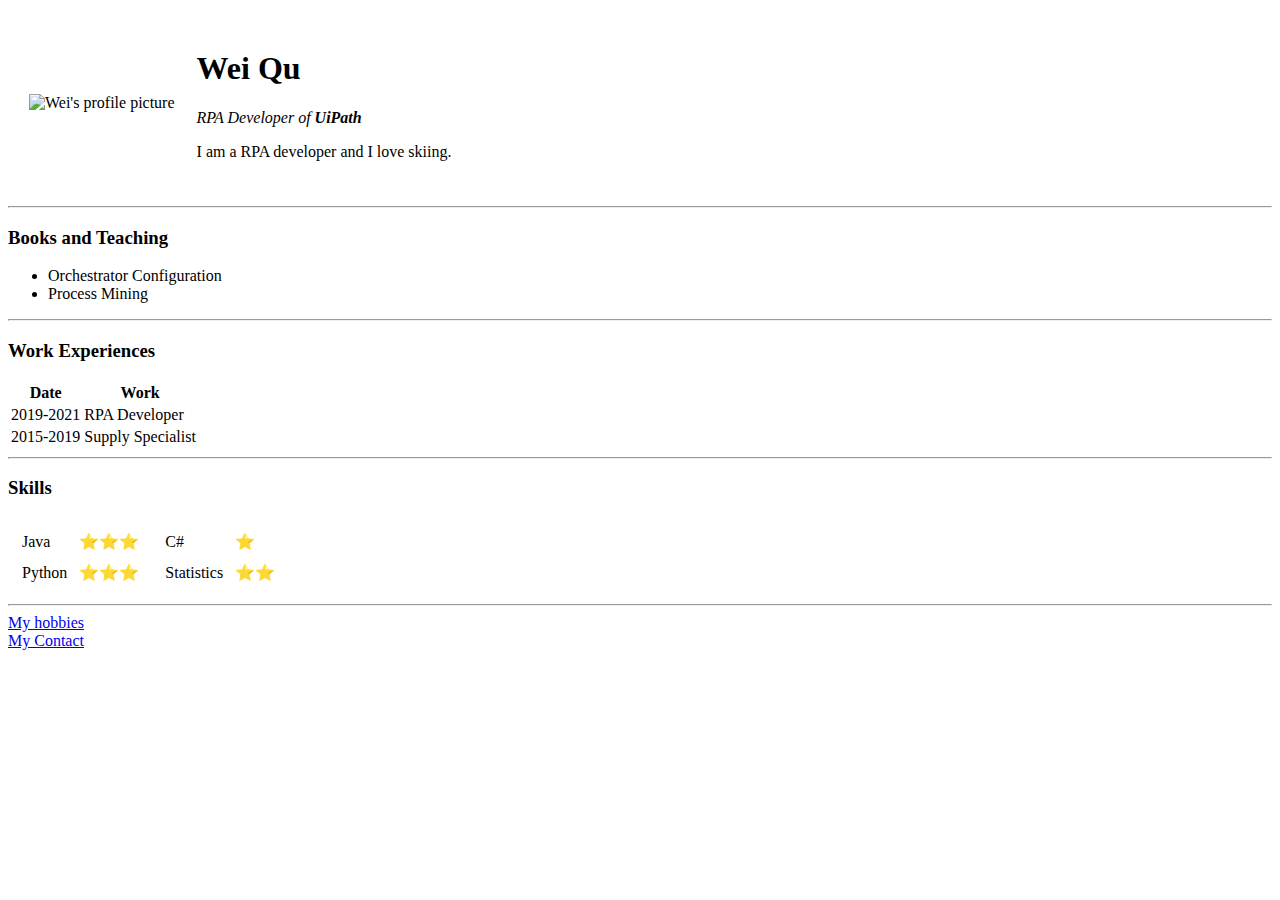
==== index.html @ 3bf08b6f "Add files via upload" ====
<!DOCTYPE html>
<html lang="en" dir="ltr">

<head>
  <meta charset="utf-8">
  <title>Wei's personal site</title>
</head>

<body>
  <table cellspacing="20">
    <tr>
      <td><img src="images/circle-profile.png" alt="Wei's profile picture" height='100px'></td>
      <td>
        <h1>Wei Qu</h1>
        <p><em>RPA Developer of <strong>UiPath</strong></strong></em></p>
        <p>I am a RPA developer and I love skiing.</p>
      </td>
    </tr>
  </table>

  <hr>
  <h3>Books and Teaching</h3>
  <ul>
    <li>Orchestrator Configuration</li>
    <li>Process Mining</li>
  </ul>

  <hr>
  <h3>Work Experiences</h3>
  <table>
    <thead>
      <tr>
        <th>Date</th>
        <th>Work</th>
      </tr>
    </thead>
    <tbody>
      <tr>
        <td>2019-2021</td>
        <td>RPA Developer</td>
      </tr>
      <tr>
        <td>2015-2019</td>
        <td>Supply Specialist</td>
      </tr>
    </tbody>
  </table>

  <hr>
  <h3>Skills</h3>
  <table>
    <tr>
      <td>
        <table cellspacing="10">
          <tr>
            <td>Java</td>
            <td>⭐⭐⭐</td>
          </tr>
          <tr>
            <td>Python</td>
            <td>⭐⭐⭐</td>
          </tr>
        </table>
      </td>
      <td>
        <table cellspacing="10">
          <tr>
            <td>C#</td>
            <td>⭐</td>
          </tr>
          <tr>
            <td>Statistics</td>
            <td>⭐⭐</td>
          </tr>
        </table>
      </td>
    </tr>
  </table>

  <hr>
  <a href="hobbies.html">My hobbies</a>
  <br>
  <a href="my-contact.html">My Contact</a>

</body>


</html>
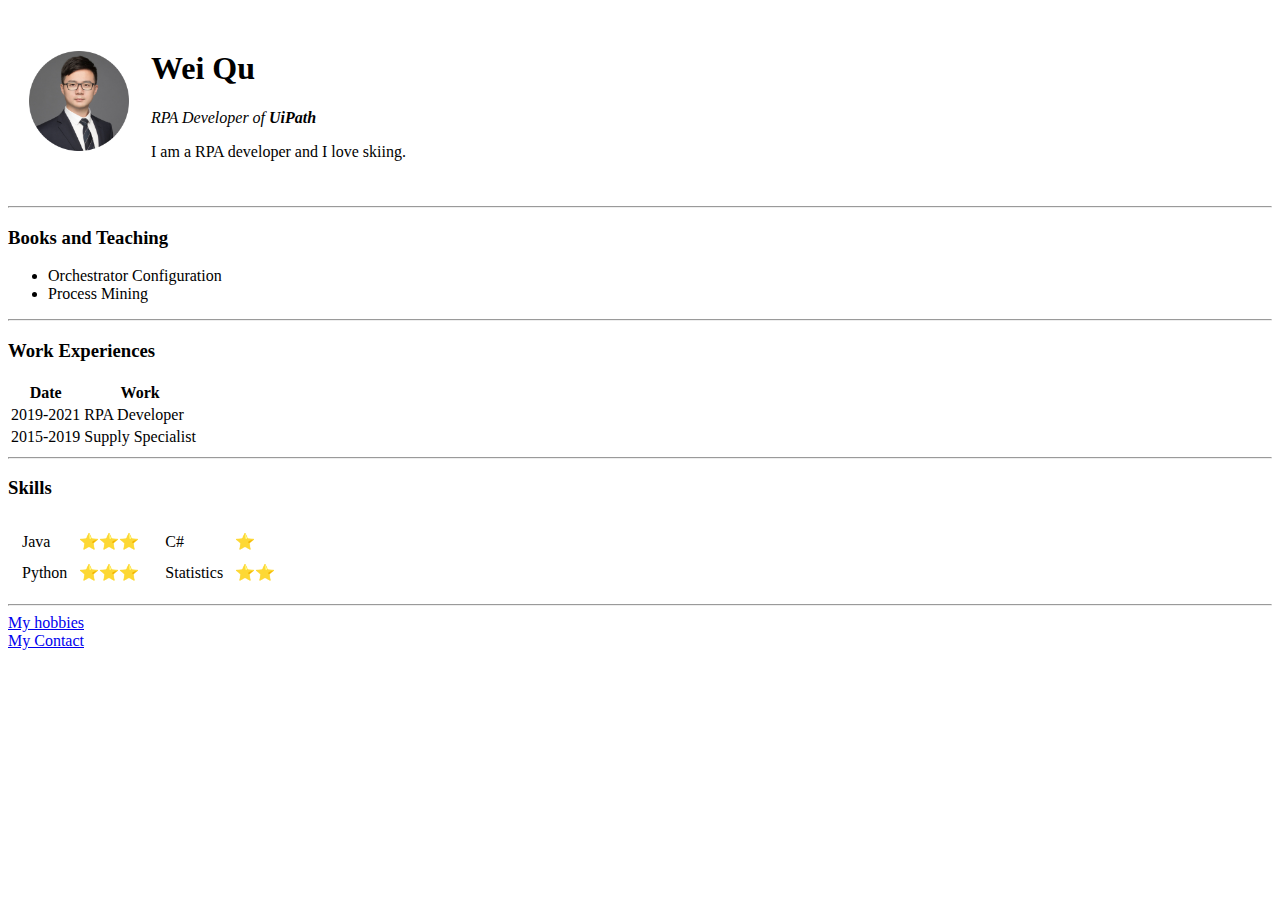
==== commit 2cebc539: "Update index.html, change the path of the profile picture" ====
--- a/index.html
+++ b/index.html
@@ -9,7 +9,7 @@
 <body>
   <table cellspacing="20">
     <tr>
-      <td><img src="images/circle-profile.png" alt="Wei's profile picture" height='100px'></td>
+      <td><img src="circle-profile.png" alt="Wei's profile picture" height='100px'></td>
       <td>
         <h1>Wei Qu</h1>
         <p><em>RPA Developer of <strong>UiPath</strong></strong></em></p>
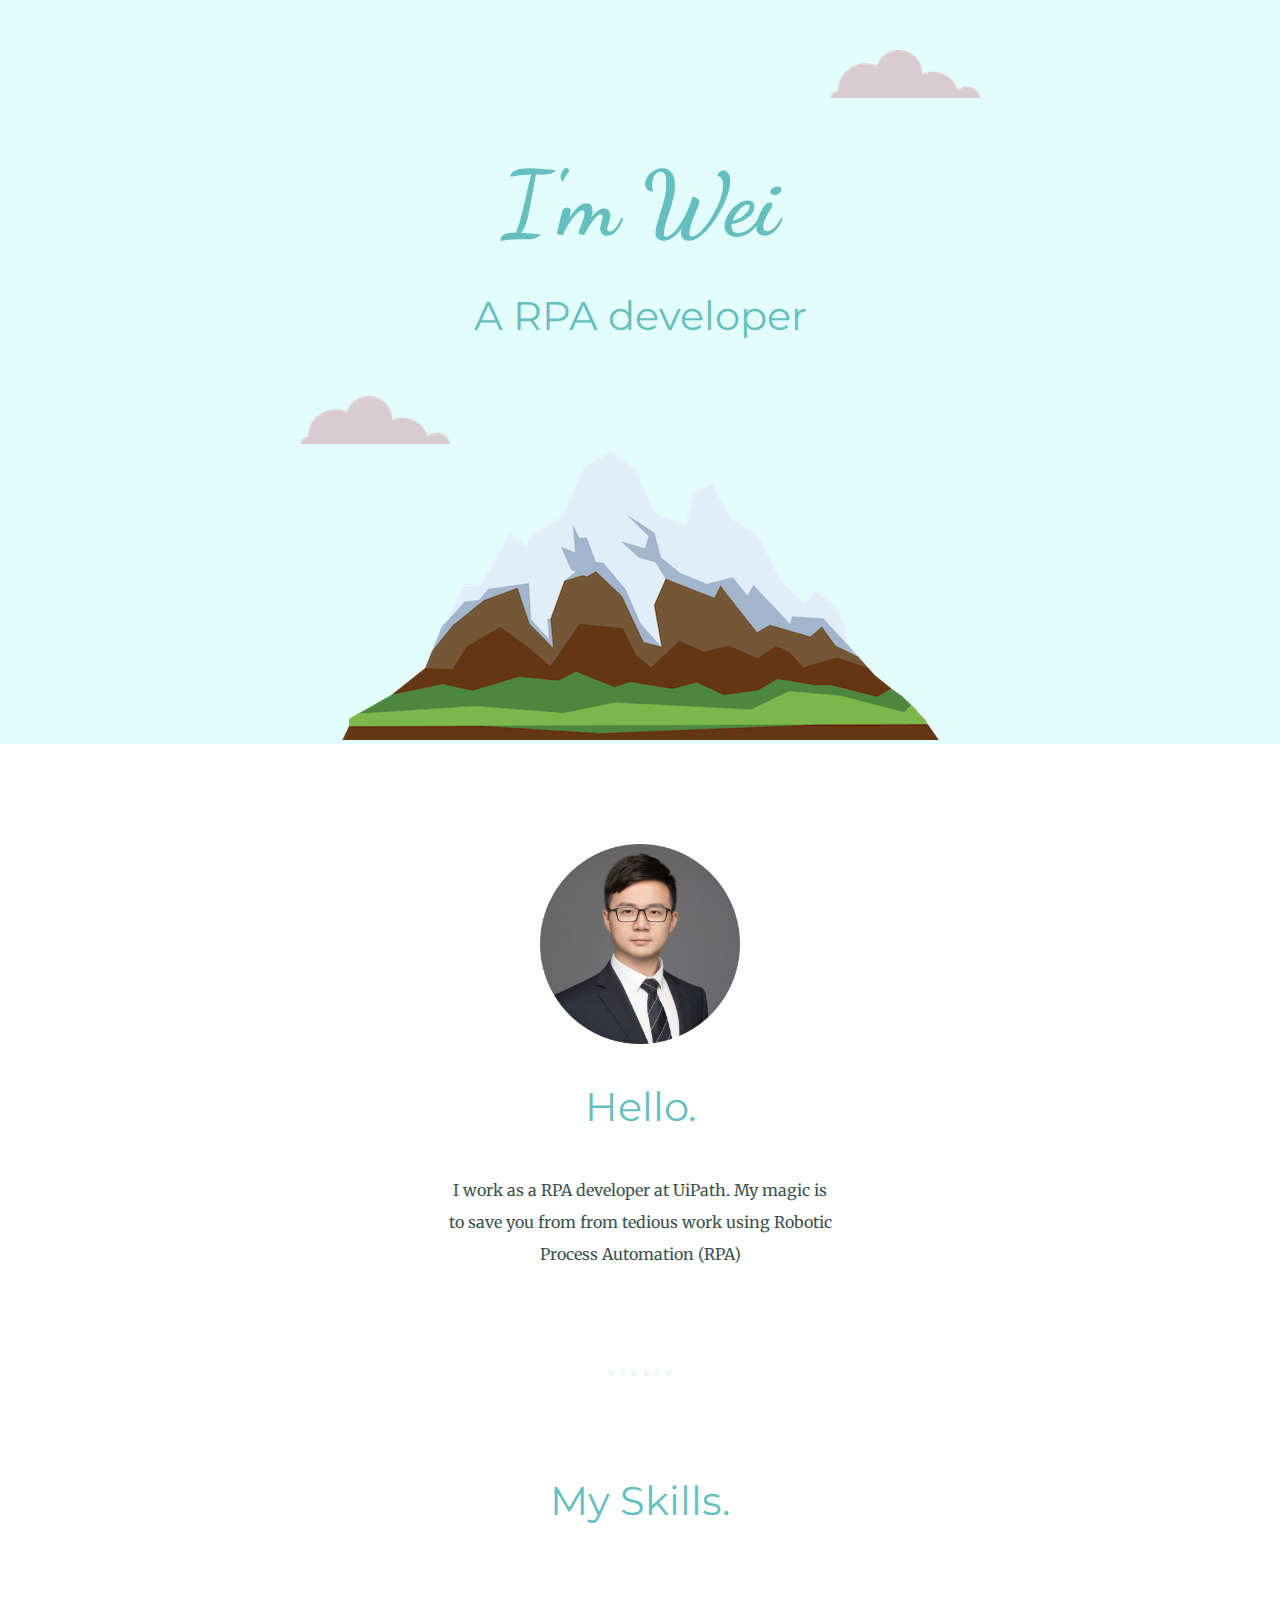
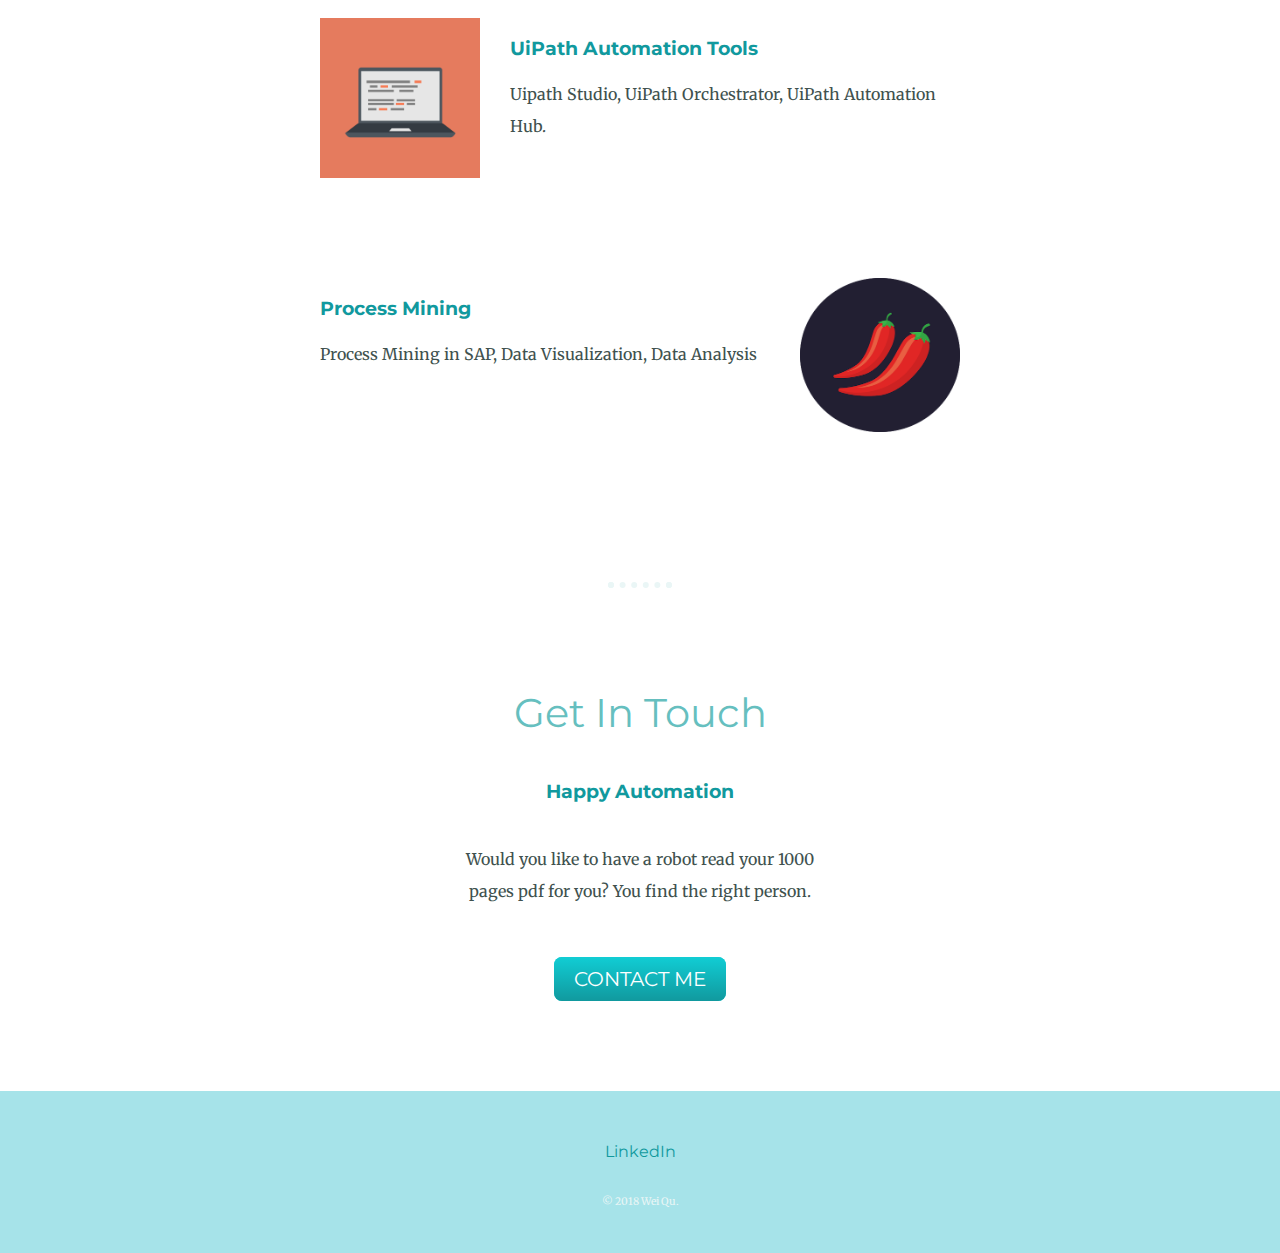
==== commit a47b1f2d: "brand new content for the cv" ====
--- a/index.html
+++ b/index.html
@@ -3,84 +3,61 @@
 
 <head>
   <meta charset="utf-8">
-  <title>Wei's personal site</title>
+  <title>Wei Qu</title>
+  <link rel="stylesheet" href="css/styles.css">
+  <link rel='icon' href="favicon.ico">
+  <link rel="preconnect" href="https://fonts.gstatic.com">
+  <link rel="preconnect" href="https://fonts.gstatic.com">
+  <link href="https://fonts.googleapis.com/css2?family=Dancing+Script&family=Merriweather&family=Montserrat&display=swap" rel="stylesheet">
 </head>
 
 <body>
-  <table cellspacing="20">
-    <tr>
-      <td><img src="circle-profile.png" alt="Wei's profile picture" height='100px'></td>
-      <td>
-        <h1>Wei Qu</h1>
-        <p><em>RPA Developer of <strong>UiPath</strong></strong></em></p>
-        <p>I am a RPA developer and I love skiing.</p>
-      </td>
-    </tr>
-  </table>
+  <div class="top-container">
+    <img class="top-cloud" src="images/cloud.png" alt="cloud-img">
+    <h1>I'm Wei</h1>
+    <h2>A <span class="RPA-em">RPA</span> developer</h2>
+    <img class="bottom-cloud" src="images/cloud.png" alt="cloud-img">
+    <img class="mountain" src="images/mountain.png" alt="mountain-img">
+  </div>
 
-  <hr>
-  <h3>Books and Teaching</h3>
-  <ul>
-    <li>Orchestrator Configuration</li>
-    <li>Process Mining</li>
-  </ul>
+  <div class="middle-container">
+    <div class="profile">
+      <img style="width:200px;height:200px" src="images/circle-profile.png" alt="profile-img">
+      <h2>Hello.</h2>
+      <p class="intro">I work as a RPA developer at UiPath. My magic is to save you from from tedious work using Robotic Process Automation (RPA)</p>
+    </div>
+    <hr>
+    <div class="skills">
+      <h2>My Skills.</h2>
 
-  <hr>
-  <h3>Work Experiences</h3>
-  <table>
-    <thead>
-      <tr>
-        <th>Date</th>
-        <th>Work</th>
-      </tr>
-    </thead>
-    <tbody>
-      <tr>
-        <td>2019-2021</td>
-        <td>RPA Developer</td>
-      </tr>
-      <tr>
-        <td>2015-2019</td>
-        <td>Supply Specialist</td>
-      </tr>
-    </tbody>
-  </table>
+      <div class="skill-row">
+        <img class="computer-img" src="images/computer.png" alt="skill-img">
+        <h3>UiPath Automation Tools</h3>
+        <p>Uipath Studio, UiPath Orchestrator, UiPath Automation Hub.</p>
+      </div>
 
-  <hr>
-  <h3>Skills</h3>
-  <table>
-    <tr>
-      <td>
-        <table cellspacing="10">
-          <tr>
-            <td>Java</td>
-            <td>⭐⭐⭐</td>
-          </tr>
-          <tr>
-            <td>Python</td>
-            <td>⭐⭐⭐</td>
-          </tr>
-        </table>
-      </td>
-      <td>
-        <table cellspacing="10">
-          <tr>
-            <td>C#</td>
-            <td>⭐</td>
-          </tr>
-          <tr>
-            <td>Statistics</td>
-            <td>⭐⭐</td>
-          </tr>
-        </table>
-      </td>
-    </tr>
-  </table>
+      <div class="skill-row">
+        <img class="chillies-img" src="images/chillies.png" alt="skill-img">
+        <h3>Process Mining</h3>
+        <p>Process Mining in SAP, Data Visualization, Data Analysis</p>
+      </div>
 
-  <hr>
-  <a href="hobbies.html">My hobbies</a>
-  <br>
-  <a href="my-contact.html">My Contact</a>
+    </div>
+    <hr>
+    <div class="contact-me">
+      <h2>Get In Touch</h2>
+      <h3>Happy Automation</h3>
+      <p class="contact-message">Would you like to have a robot read your 1000 pages pdf for you? You find the right person.</p>
+      <a class="btn" href="mailto:wei.qu@uipath.com">CONTACT ME</a>
+    </div>
+  </div>
+
+
+  <div class="bottom-container">
+    <a class="footer-link" href="www.linkedin.com/in/wei-qu-usa">LinkedIn</a>
+    <p class="copyright">© 2018 Wei Qu.</p>
+  </div>
+
 
 </body>
 
--- a/css/styles.css
+++ b/css/styles.css
@@ -0,0 +1,139 @@
+a {
+  color: #11999E;
+  font-family: 'Montserrat', sans-serif;
+  margin:10px 20px;
+  text-decoration: none;
+}
+
+a:hover{
+  color:#EAF6F6
+}
+
+body {
+  color: #40514E;
+  font-family: 'Merriweather', serif;
+  margin: 0;
+  text-align: center;
+}
+
+h1 {
+  color: #66BFBF;
+  font-size: 5.625rem;
+  font-family: 'Dancing Script', cursive;
+  margin: 50px auto 0 auto;
+}
+
+h2 {
+  color: #66BFBF;
+  font-family: 'Montserrat', sans-serif;
+  font-size: 2.5rem;
+  font-weight: normal;
+  padding-bottom: 10px;
+}
+
+h3 {
+  color: #11999E;
+  font-family: 'Montserrat', sans-serif;
+}
+
+p {
+  line-height: 2;
+}
+
+hr {
+  border: dotted #EAF6F6 6px;
+  border-bottom: none;
+  margin: 100px auto;
+  width: 4%;
+}
+
+.top-container {
+  background-color: #e3fdfd;
+  padding-top: 100px;
+  position: relative;
+}
+
+.middle-container {
+  margin: 100px 0;
+}
+
+.bottom-container {
+  background-color: #a6e3e9;
+
+  padding: 50px 0 20px;
+
+}
+
+.intro {
+  width: 30%;
+  margin: auto;
+}
+
+.contact-message {
+  width: 30%;
+  margin: 40px auto 60px;
+}
+
+.top-cloud {
+  position: absolute;
+  top: 50px;
+  right: 300px;
+}
+
+.bottom-cloud {
+  position: absolute;
+  bottom: 300px;
+  left: 300px;
+}
+
+.skill-row {
+  display: inline-block;
+  margin: 50px auto 50px auto;
+  width: 50%;
+  text-align: left;
+}
+
+.computer-img {
+  width: 25%;
+  margin-right: 30px;
+  float: left;
+}
+
+.chillies-img {
+  width: 25%;
+  margin-left: 30px;
+  float: right;
+}
+
+.copyright{
+  color:#EAF6F6;
+  font-size: 0.65rem;
+  padding: 20px 0 10px;
+}
+
+.btn {
+  background: #11cdd4;
+  background-image: -webkit-linear-gradient(top, #11cdd4, #11999e);
+  background-image: -moz-linear-gradient(top, #11cdd4, #11999e);
+  background-image: -ms-linear-gradient(top, #11cdd4, #11999e);
+  background-image: -o-linear-gradient(top, #11cdd4, #11999e);
+  background-image: linear-gradient(to bottom, #11cdd4, #11999e);
+  -webkit-border-radius: 8;
+  -moz-border-radius: 8;
+  border-radius: 8px;
+  font-family: 'Montserrat', sans-serif;
+  color: #ffffff;
+  font-size: 20px;
+  padding: 10px 20px 10px 20px;
+  text-decoration: none;
+}
+
+.btn:hover {
+  background: #30e3cb;
+  background-image: -webkit-linear-gradient(top, #30e3cb, #2bc4ad);
+  background-image: -moz-linear-gradient(top, #30e3cb, #2bc4ad);
+  background-image: -ms-linear-gradient(top, #30e3cb, #2bc4ad);
+  background-image: -o-linear-gradient(top, #30e3cb, #2bc4ad);
+  background-image: linear-gradient(to bottom, #30e3cb, #2bc4ad);
+  text-decoration: none;
+}
